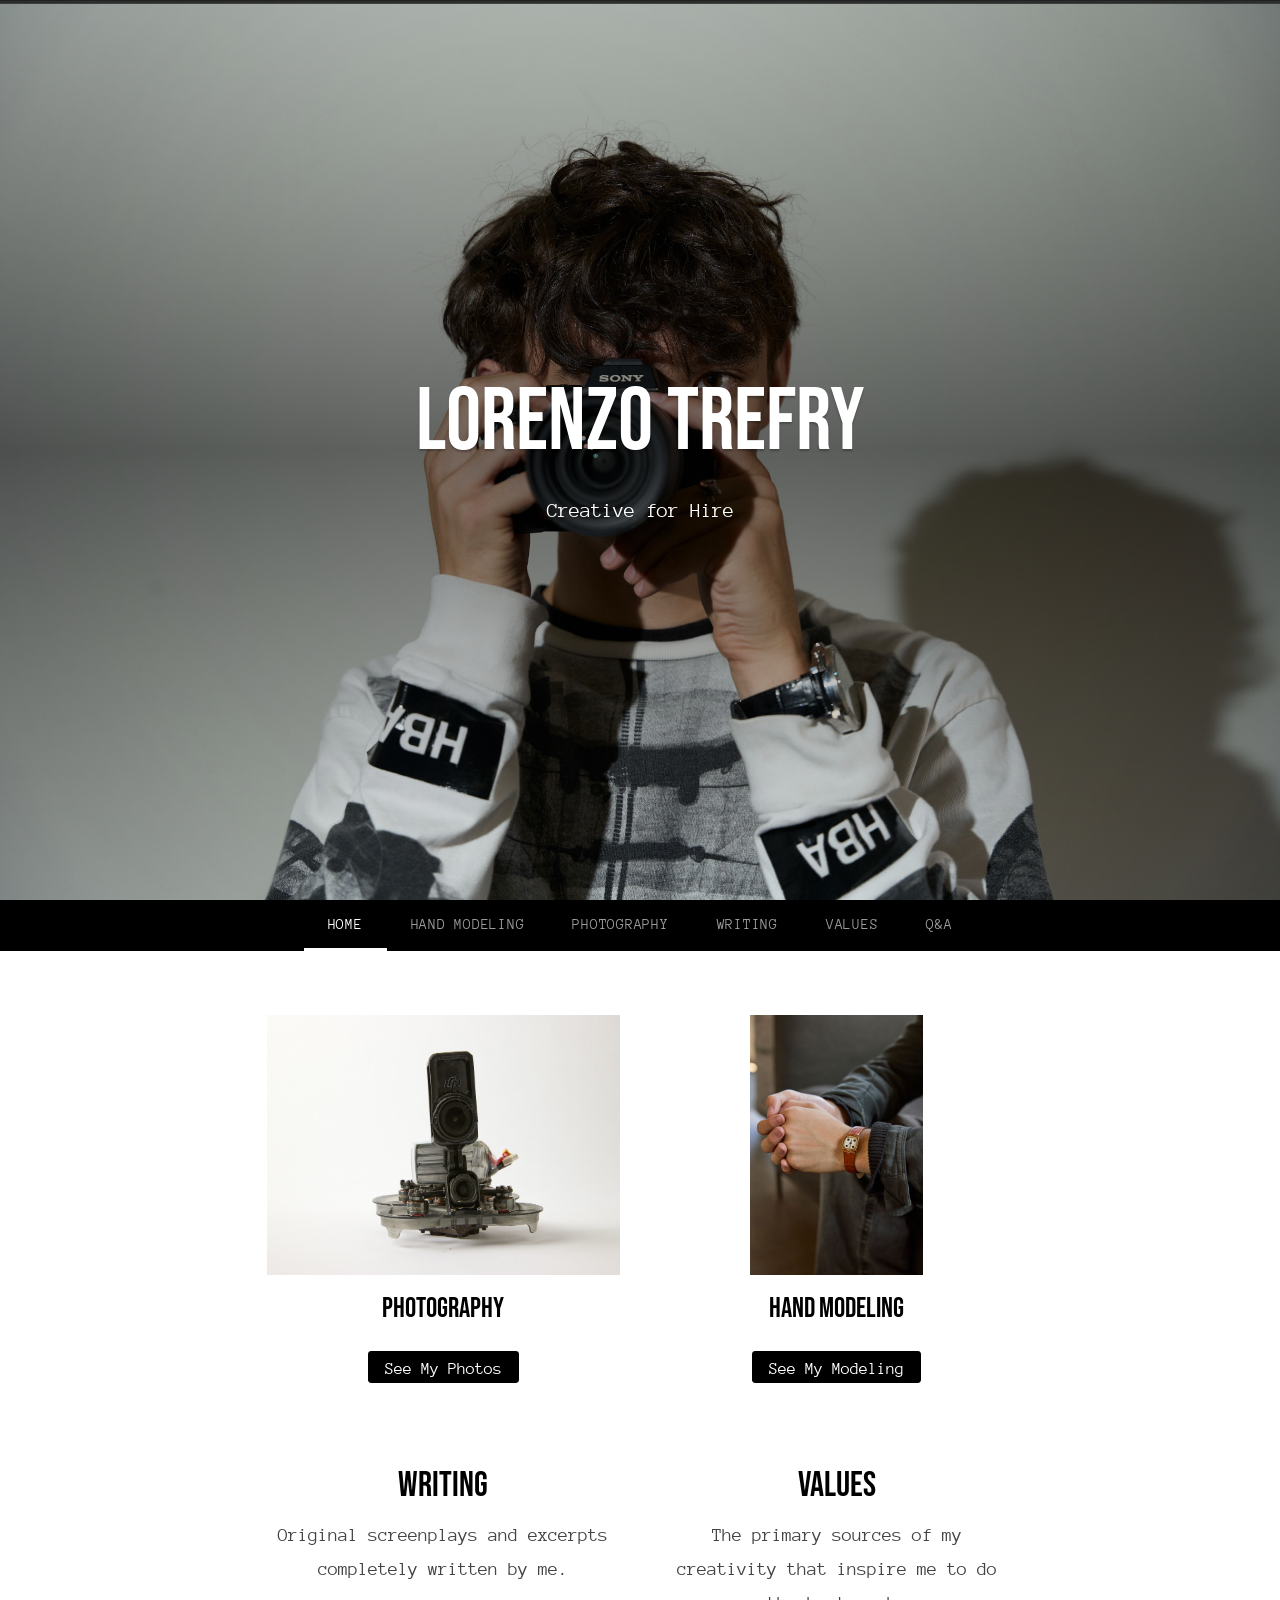
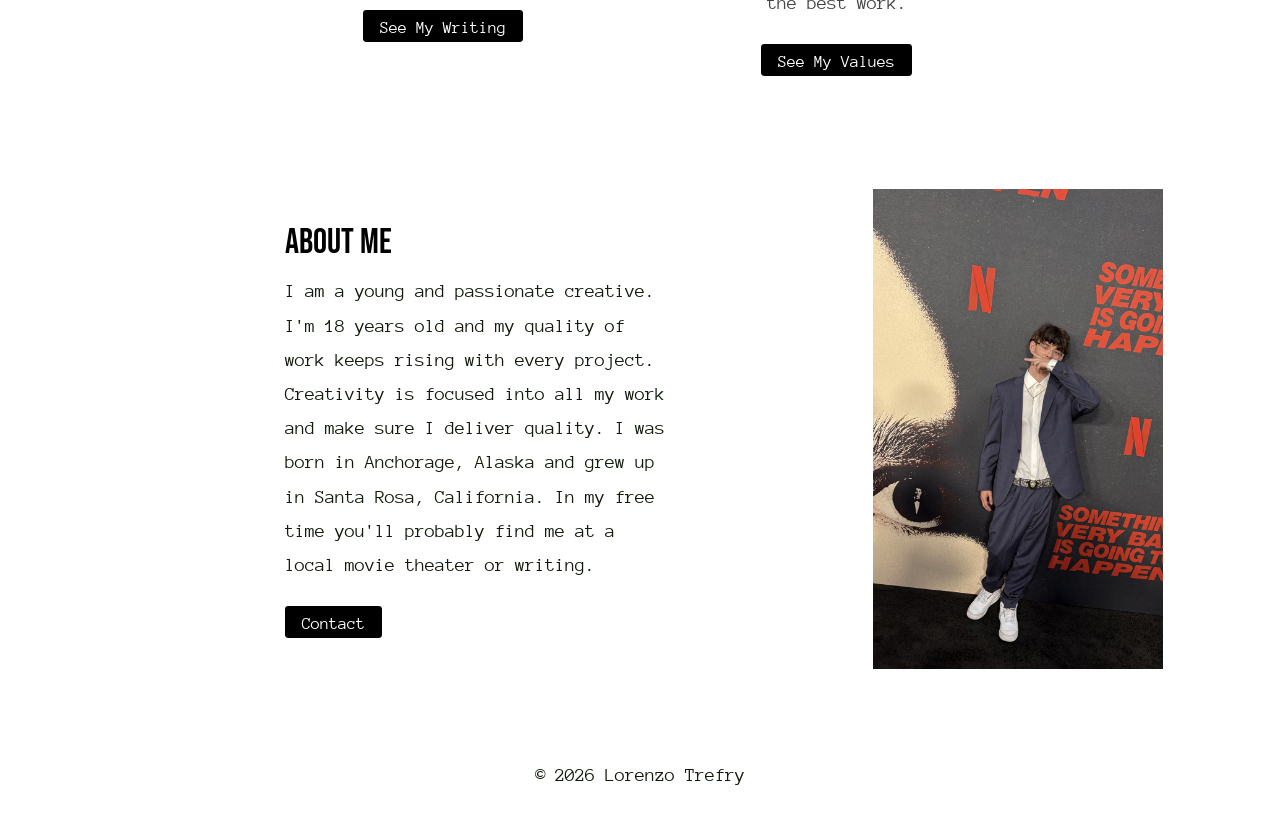
==== index.html @ 51b379c5 "Redesign home page with highlight links to Photography, Hand Modeling, Writing, and Values" ====
<!DOCTYPE html>
<html lang="en">
<head>
<meta charset="UTF-8">
<meta name="viewport" content="width=device-width, initial-scale=1">
<title>Lorenzo Trefry Portfolio</title>
<link rel="preconnect" href="https://fonts.googleapis.com">
<link rel="preconnect" href="https://fonts.gstatic.com" crossorigin>
<link href="https://fonts.googleapis.com/css2?family=Bebas+Neue&family=Anonymous+Pro:wght@400;700&display=swap" rel="stylesheet">
<link rel="stylesheet" href="style.css">
</head>
<body>

  <!-- Hero -->
  <header class="title-section">
    <img class="title-bg" src="hero-bg.jpg" alt="">
    <div class="title-header">
      <h1 class="title">Lorenzo Trefry</h1>
      <p class="subtitle">Creative for Hire</p>
    </div>
  </header>

  <nav class="site-nav">
    <a href="index.html" class="active">Home</a>
    <a href="hand-modeling.html">Hand Modeling</a>
    <a href="photography.html">Photography</a>
    <a href="writing.html">Writing</a>
    <a href="values.html">Values</a>
    <a href="qa.html">Q&amp;A</a>
  </nav>

  <main>
    <!-- Highlights -->
    <section class="home-highlights">
      <div class="home-highlight">
        <a href="photography.html" class="home-highlight-photo">
          <img src="whittier-3.jpg" alt="Whittier Aerials">
        </a>
        <span class="home-highlight-title">Photography</span>
        <a class="link-button" href="photography.html">See My Photos</a>
      </div>
      <div class="home-highlight">
        <a href="hand-modeling.html" class="home-highlight-photo">
          <img src="wrist-4.jpg" alt="On Wrist Modeling">
        </a>
        <span class="home-highlight-title">Hand Modeling</span>
        <a class="link-button" href="hand-modeling.html">See My Modeling</a>
      </div>
    </section>

    <!-- Home cards -->
    <section class="home-cards">
      <div class="home-card">
        <h3>Writing</h3>
        <p>Original screenplays and excerpts completely written by me.</p>
        <a class="link-button" href="writing.html">See My Writing</a>
      </div>
      <div class="home-card">
        <h3>Values</h3>
        <p>The primary sources of my creativity that inspire me to do the best work.</p>
        <a class="link-button" href="values.html">See My Values</a>
      </div>
    </section>

    <!-- About -->
    <section class="split-section image-on-right">
      <div class="split-image"><img src="about-bg.jpg" alt="Lorenzo Trefry"></div>
      <div class="content-container">
        <h3>About Me</h3>
        <p>I am a young and passionate creative. I'm 18 years old and my quality of work keeps rising with every project. Creativity is focused into all my work and make sure I deliver quality. I was born in Anchorage, Alaska and grew up in Santa Rosa, California. In my free time you'll probably find me at a local movie theater or writing.</p>
        <a class="link-button" href="mailto:trefrylorenzo@gmail.com">Contact</a>
      </div>
    </section>
  </main>

  <footer>
    <p>&copy; <span id="year"></span> Lorenzo Trefry</p>
  </footer>

  <script>
    document.getElementById('year').textContent = new Date().getFullYear();
  </script>
</body>
</html>
---- style.css ----
/* ---------------------------------------------------------
   Lorenzo Trefry Portfolio
   Fonts: Bebas Neue (display) + Anonymous Pro (body)
--------------------------------------------------------- */

:root {
  --dark: #484848;
  --text-dark: #111a0b;
  --link-blue: #529fc6;
  --link-blue-hover: #013854;
}

* { box-sizing: border-box; }

html, body {
  margin: 0;
  padding: 0;
  background: #fff;
  color: var(--text-dark);
}

body {
  font-family: 'Anonymous Pro', monospace;
}

img { max-width: 100%; display: block; }

/* ---------- Hero ---------- */

.title-section {
  position: relative;
  min-height: 100vh;
  background-color: var(--dark);
  display: flex;
  align-items: center;
  justify-content: center;
  text-align: center;
  padding: 64px 5%;
  overflow: hidden;
}

.title-bg {
  position: absolute;
  inset: 0;
  z-index: 0;
  width: 100%;
  height: 100%;
  object-fit: cover;
  object-position: 50% 50%;
}

.title-section::before {
  content: "";
  position: absolute;
  inset: 0;
  z-index: 1;
  background: linear-gradient(0deg,
    rgba(0,0,0,0) 0%,
    rgba(0,0,0,0.25) 25%,
    rgba(0,0,0,0.50) 50%,
    rgba(0,0,0,0.25) 75%,
    rgba(0,0,0,0) 100%);
}

.title-header {
  position: relative;
  z-index: 2;
  max-width: 700px;
}

.title {
  margin: 0;
  color: #fff;
  font-family: 'Bebas Neue', sans-serif;
  font-size: 88px;
  font-weight: normal;
  line-height: 1.2;
  text-shadow: 0 2px 2px rgba(0,0,0,0.25);
}

.subtitle {
  margin-top: 1rem;
  color: #fff;
  font-family: 'Anonymous Pro', monospace;
  font-size: 21px;
  font-weight: 300;
  line-height: 1.8;
  text-shadow: 0 2px 2px rgba(0,0,0,0.25);
}

@media (max-width: 767px) {
  .title-section { padding: 32px 5%; }
  .title { font-size: 47px; }
  .subtitle { font-size: 17px; }
}

/* ---------- Site nav ---------- */

.site-nav {
  display: flex;
  flex-wrap: wrap;
  justify-content: center;
  background: #000;
}

nav.site-nav a {
  padding: 16px 24px;
  font-family: 'Anonymous Pro', monospace;
  font-size: 15px;
  letter-spacing: 0.05em;
  text-transform: uppercase;
  color: #999;
  text-decoration: none;
  border-bottom: 3px solid transparent;
  transition: color .15s ease, border-color .15s ease;
}

nav.site-nav a:hover {
  color: #fff;
}

nav.site-nav a.active {
  color: #fff;
  border-bottom-color: #fff;
}

@media (max-width: 767px) {
  nav.site-nav a { padding: 12px 14px; font-size: 13px; }
}

/* ---------- Placeholder pages ---------- */

.placeholder-section {
  display: flex;
  align-items: center;
  justify-content: center;
  min-height: 45vh;
  text-align: center;
}

.placeholder-section p {
  margin-top: 0.75em;
  color: #888;
}

/* ---------- Writing list ---------- */

.writing-list {
  padding: 2.5rem 0 4rem;
}

.writing-list .content-container {
  max-width: 640px;
}

.writing-item {
  padding: 2rem 0;
  border-bottom: 1px solid #eee;
}

.writing-item:first-child {
  padding-top: 0;
}

.writing-item:first-child h3 {
  margin-top: 0;
}

.writing-item:last-child {
  border-bottom: none;
}

.writing-item p {
  margin-top: 0.5em;
  color: #444;
}

.writing-item .link-button {
  margin-top: 1.25rem;
}

.writing-more {
  margin-top: 0.75rem;
}

.writing-more summary {
  cursor: pointer;
  font-family: 'Anonymous Pro', monospace;
  font-size: 15px;
  color: #b8901f;
  text-decoration: underline;
  list-style: none;
}

.writing-more summary::-webkit-details-marker {
  display: none;
}

.writing-more summary:hover {
  color: #8a6c17;
}

.writing-more[open] summary {
  margin-bottom: 0.5rem;
}

.writing-more p {
  margin-top: 0;
  color: #444;
}

/* ---------- Values tabs ---------- */

.values-section {
  padding: 1rem 0 4rem;
}

.values-section .content-container {
  max-width: 720px;
}

.values-tabs {
  display: flex;
  flex-wrap: wrap;
  justify-content: center;
  gap: 0.5rem 1.5rem;
  border-bottom: 1px solid #eee;
  padding-bottom: 1.5rem;
}

.values-tab {
  background: none;
  border: none;
  padding: 0.4rem 0;
  border-bottom: 2px solid transparent;
  font-family: 'Anonymous Pro', monospace;
  font-size: 15px;
  letter-spacing: 0.03em;
  text-transform: uppercase;
  color: #999;
  cursor: pointer;
  transition: color .15s ease, border-color .15s ease;
}

.values-tab:hover {
  color: #000;
}

.values-tab.active {
  color: #000;
  border-bottom-color: #000;
}

.values-caption {
  margin-top: 1.5rem;
  text-align: center;
  color: #666;
  font-size: 16px;
}

.values-panels {
  margin-top: 2rem;
}

.values-panel {
  display: none;
}

.values-panel.active {
  display: block;
}

/* ---------- Q&A form ---------- */

.qa-section {
  padding: 4rem 0;
  min-height: 60vh;
}

.text-center h3 {
  text-align: center;
}

/* ---------- Public FAQ list ---------- */

.faq-list {
  max-width: 640px;
  margin: 2.5rem auto 0;
}

.faq-empty {
  text-align: center;
  color: #888;
}

.faq-item {
  padding: 1.25rem 0;
  border-bottom: 1px solid #eee;
}

.faq-item:first-child {
  border-top: 1px solid #eee;
}

.faq-question {
  font-family: 'Anonymous Pro', monospace;
  font-weight: 700;
  color: var(--text-dark);
}

.faq-answer {
  margin-top: 0.5em;
  color: #444;
}

/* ---------- Ask a question ---------- */

.qa-ask {
  max-width: 640px;
  margin: 3.5rem auto 0;
  padding-top: 2.5rem;
  border-top: 1px solid #eee;
}

.qa-ask p {
  margin-top: 0.5em;
  color: #666;
}

.qa-form {
  margin: 2rem auto 0;
  max-width: 480px;
  text-align: left;
  display: flex;
  flex-direction: column;
  gap: 0.5rem;
}

.qa-honeypot {
  display: none;
}

.qa-form label {
  font-family: 'Anonymous Pro', monospace;
  font-size: 14px;
  color: #666;
  margin-top: 1rem;
}

.qa-optional {
  color: #999;
}

.qa-form input[type="text"],
.qa-form textarea {
  font-family: 'Anonymous Pro', monospace;
  font-size: 16px;
  color: var(--text-dark);
  border: 1px solid #ccc;
  border-radius: 4px;
  padding: 10px 12px;
  resize: vertical;
}

.qa-form input[type="text"]:focus,
.qa-form textarea:focus {
  outline: none;
  border-color: #000;
}

.qa-disclosure {
  margin-top: 0.75rem;
  font-size: 13px;
  color: #888;
}

.qa-submit {
  align-self: center;
  margin-top: 1.5rem;
  border: none;
  cursor: pointer;
  font-size: 17px;
}

.qa-submit:disabled {
  opacity: 0.6;
  cursor: default;
}

.qa-status {
  margin-top: 1rem;
  min-height: 1.2em;
  text-align: center;
  font-size: 15px;
}

.qa-status.success {
  color: #1a7a3c;
}

.qa-status.error {
  color: #b3261e;
}

/* ---------- Shared content container ---------- */

.content-container {
  max-width: 60%;
  margin: 0 auto;
  padding-top: 2.5rem;
  padding-bottom: 2.5rem;
}

.single-column .content-container,
.photo-grid-section .content-container {
  max-width: 60%;
}

.text-center {
  text-align: center;
}

.text-center h2 {
  text-align: center;
}


h2 {
  font-family: 'Bebas Neue', sans-serif;
  font-size: 58px;
  font-weight: bold;
  line-height: 1.2;
  color: #000;
  margin: 0 0 0.25em;
  text-align: left;
}

h3 {
  font-family: 'Bebas Neue', sans-serif;
  font-size: 35px;
  font-weight: normal;
  line-height: 1.3;
  color: #000;
  margin: 1.5em 0 0.25em;
  text-align: left;
}

.content-container > h3:first-child {
  margin-top: 0;
}

p {
  font-family: 'Anonymous Pro', monospace;
  font-size: 19px;
  line-height: 1.8;
  color: var(--text-dark);
  margin: 0;
}

@media (max-width: 767px) {
  .content-container,
  .single-column .content-container,
  .photo-grid-section .content-container,
  .single-column.full-image .content-container {
    max-width: 90%;
  }
  h2 { font-size: 35px; }
  h3 { font-size: 26px; }
  p { font-size: 17px; }
}

/* ---------- Photo grid ---------- */

.photo-grid-section {
  padding-bottom: 2.5rem;
}

.photo-grid-section .content-container {
  padding-top: 0;
}

.photo-grid {
  margin: 0;
  padding: 0;
}

.photo-group {
  display: flex;
  align-items: center;
  justify-content: center;
  flex-wrap: wrap;
  gap: 12px;
  height: 320px;
  margin-bottom: 12px;
}

.photo-group-small {
  height: 190px;
}

.photo-tile {
  height: 100%;
}

.photo-tile img {
  height: 100%;
  width: auto;
  max-width: 100%;
}

@media (max-width: 767px) {
  .photo-group { height: 200px; }
  .photo-group-small { height: 120px; }
}

.photo-row {
  display: flex;
  align-items: center;
  justify-content: center;
  flex-wrap: wrap;
  gap: 10px;
  height: 110px;
}

.photo-row .photo-tile img {
  height: 100%;
  width: auto;
  max-width: 100%;
}

.content-container.wide {
  max-width: 1100px;
}

@media (max-width: 767px) {
  .photo-row { height: 75px; }
}

figcaption {
  margin-top: 0.5em;
  font-family: 'Anonymous Pro', monospace;
  font-size: 15px;
  line-height: 1.9;
  text-align: center;
  color: var(--text-dark);
}

/* ---------- Home highlights ---------- */

.home-highlights {
  display: flex;
  flex-wrap: wrap;
  align-items: flex-start;
  justify-content: center;
  gap: 40px;
  max-width: 900px;
  margin: 0 auto;
  padding: 4rem 6% 3rem;
}

.home-highlight {
  display: flex;
  flex-direction: column;
  align-items: center;
  text-align: center;
  flex: 1 1 320px;
  max-width: 400px;
}

.home-highlight-photo {
  display: block;
  text-decoration: none;
  transition: opacity .15s ease;
}

.home-highlight-photo:hover {
  opacity: 0.85;
}

.home-highlight img {
  height: 260px;
  width: auto;
  max-width: 100%;
}

.home-highlight-title {
  display: block;
  margin-top: 1rem;
  font-family: 'Bebas Neue', sans-serif;
  font-size: 28px;
  line-height: 1.3;
  text-align: center;
  color: #000;
}

@media (max-width: 767px) {
  .home-highlights { padding: 2.5rem 5% 1.5rem; gap: 2.5rem; }
  .home-highlight img { height: 220px; }
}

.home-cards {
  display: flex;
  flex-wrap: wrap;
  justify-content: center;
  gap: 40px;
  max-width: 900px;
  margin: 0 auto;
  padding: 2rem 6% 3.5rem;
}

.home-card {
  flex: 1 1 320px;
  max-width: 400px;
  text-align: center;
}

.home-card h3 {
  text-align: center;
  margin-top: 0;
}

.home-card p {
  color: #444;
}

@media (max-width: 767px) {
  .home-cards { padding: 1.5rem 5% 2.5rem; gap: 2.5rem; }
}

/* ---------- Split (image + text) sections ---------- */

.split-section {
  display: flex;
  flex-wrap: wrap;
  align-items: center;
  justify-content: center;
  gap: 40px;
  max-width: 1200px;
  margin: 3rem auto;
  padding: 0 6%;
}

.split-section.image-on-right {
  flex-direction: row-reverse;
}

.split-image {
  flex: 0 1 auto;
  min-width: 0;
  height: 480px;
  background: transparent;
  display: flex;
  align-items: center;
  justify-content: center;
  overflow: hidden;
}

.split-image img {
  height: 100%;
  width: auto;
  max-width: 100%;
}

.split-image.two-up {
  flex: 0 1 auto;
  min-width: 0;
  height: 190px;
  max-height: none;
  background: transparent;
  overflow: visible;
  gap: 12px;
}

.split-image.two-up img {
  flex: 0 0 auto;
  height: 100%;
  width: auto;
  max-width: none;
}

.split-section .content-container {
  flex: 1 1 40%;
  max-width: 460px;
  padding: 2.5rem;
  margin: 0 auto;
}

.split-section.compact {
  gap: 8px;
  padding: 0 5%;
}

.split-section.compact .content-container {
  flex: 0 1 300px;
  max-width: 300px;
  padding: 1.5rem 0.5rem;
}

@media (max-width: 767px) {
  .split-section,
  .split-section.image-on-right {
    flex-direction: column;
  }
  .split-image { height: 320px; width: 100%; }
  .split-image.two-up {
    height: 180px;
    width: auto;
    max-width: 100%;
    justify-content: center;
  }
  .split-section .content-container {
    max-width: 90%;
  }
}

/* ---------- Buttons & links ---------- */

.link-button {
  display: inline-block;
  margin-top: 1.5rem;
  padding: 9px 17px 5px;
  border-radius: 0.2em;
  background: #000;
  color: #fff;
  font-family: 'Anonymous Pro', monospace;
  font-size: 17px;
  text-decoration: none;
  text-align: center;
  transition: color .15s linear, background-color .15s ease-in-out;
}

.link-button:hover {
  background: #262626;
}

a:not(.link-button) {
  color: var(--link-blue);
  text-decoration: underline;
  transition: color .15s linear;
}

a:not(.link-button):hover {
  color: var(--link-blue-hover);
}

/* ---------- Footer ---------- */

footer {
  text-align: center;
  padding: 2rem 5%;
  font-family: 'Anonymous Pro', monospace;
  font-size: 14px;
  color: #666;
}
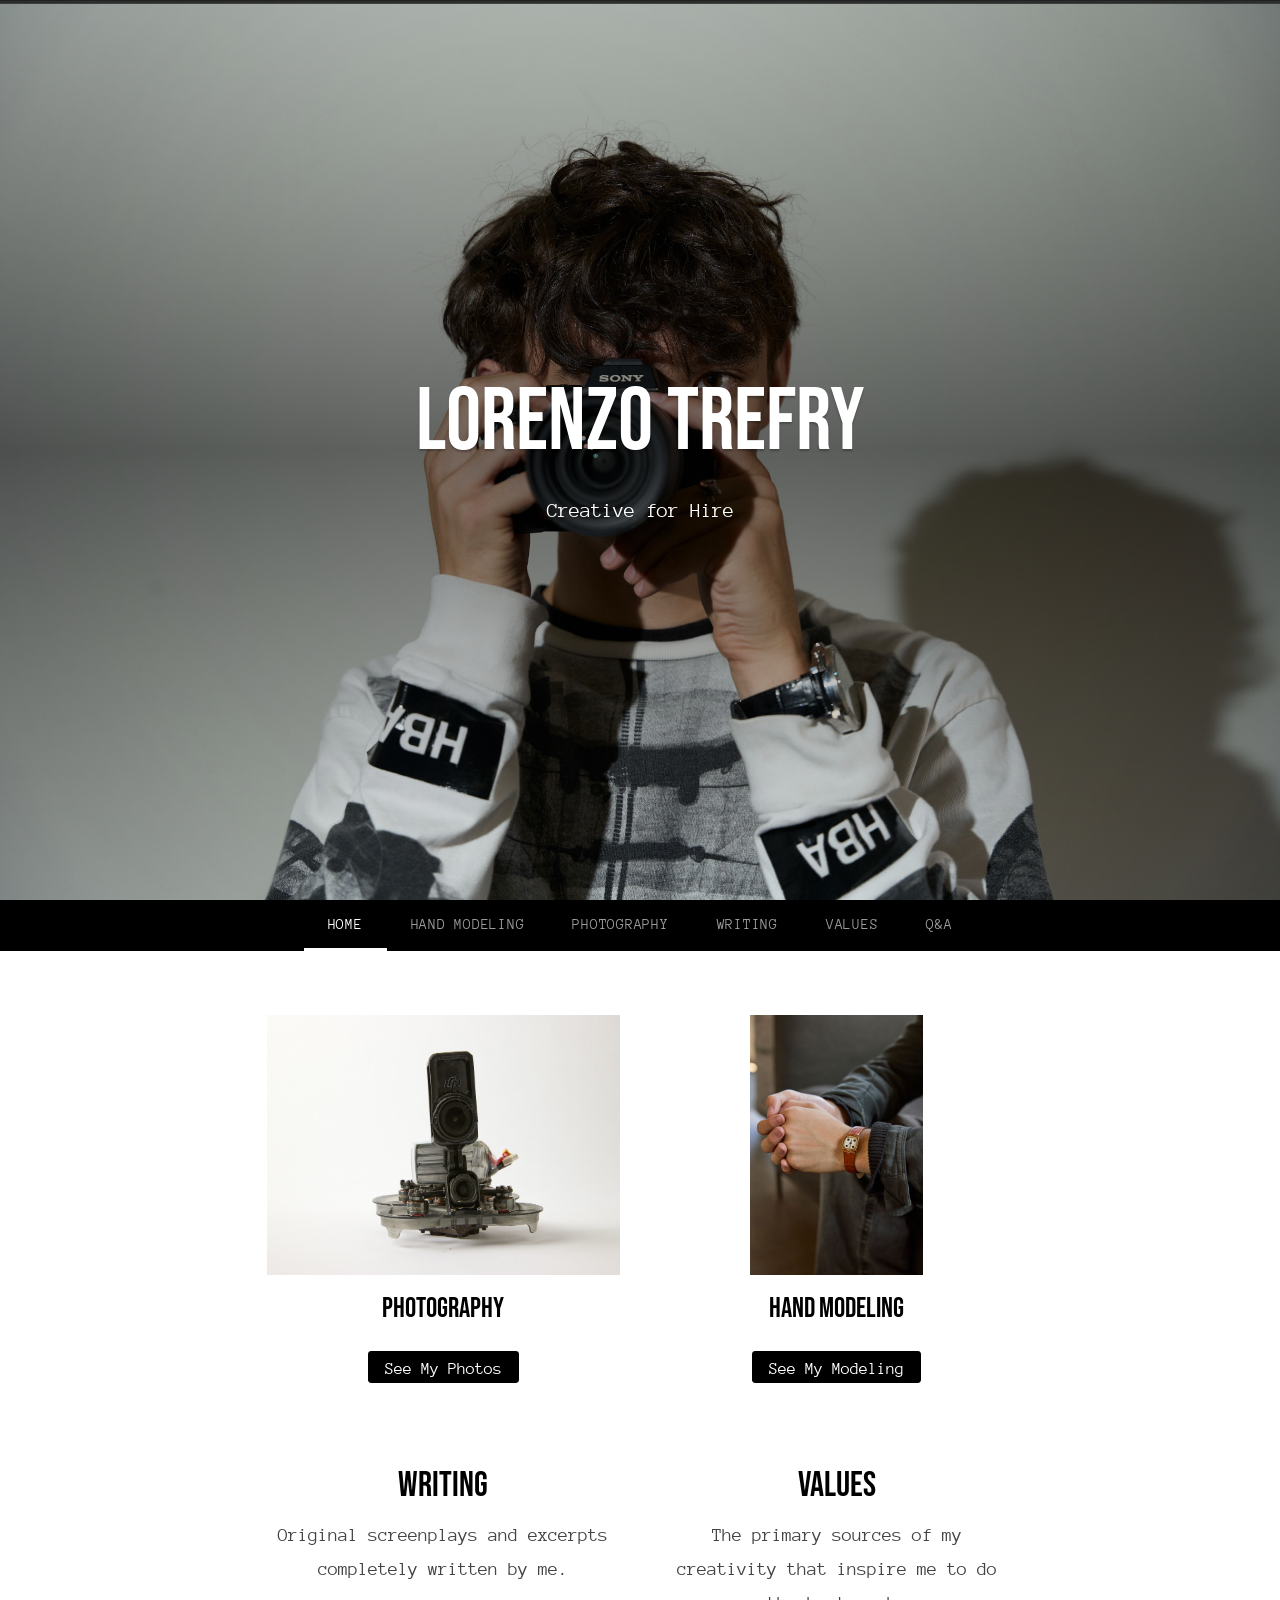
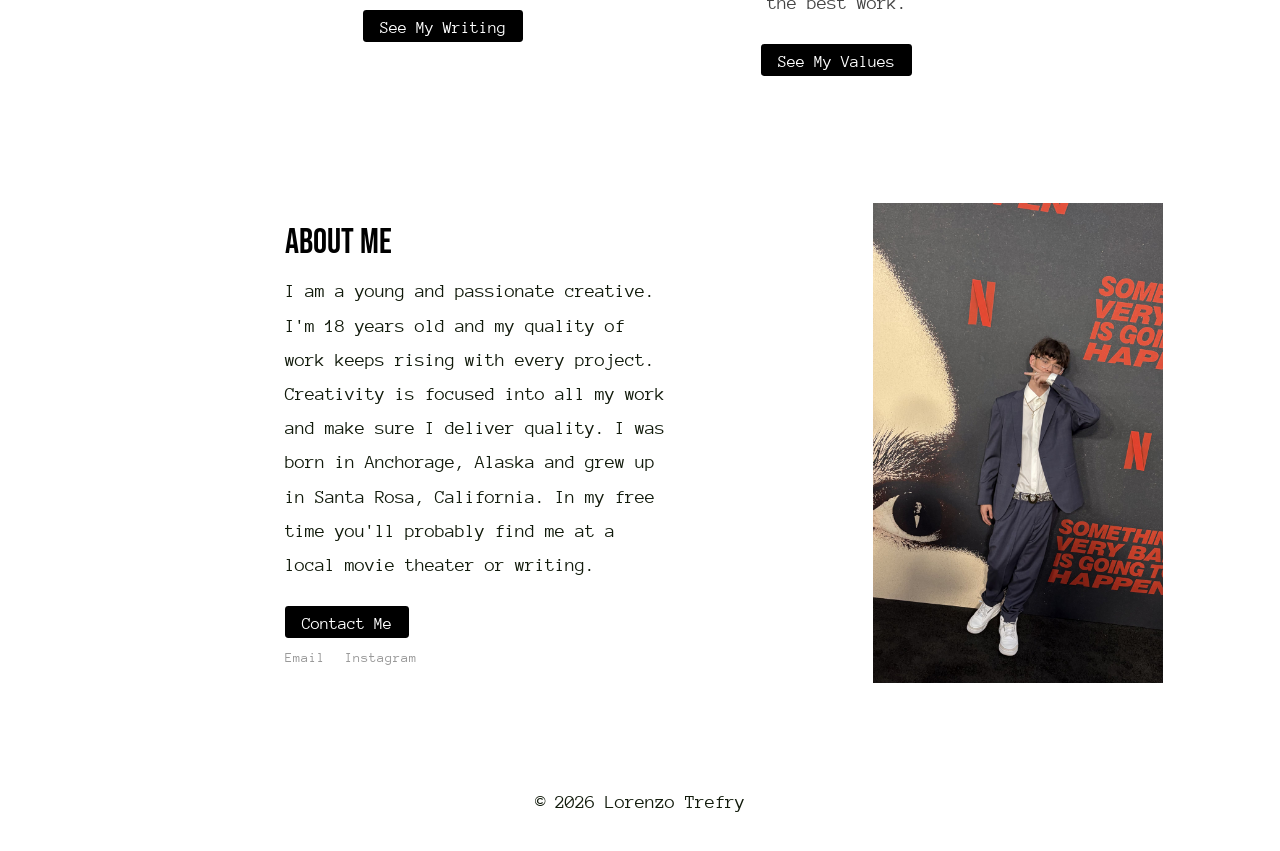
==== commit 7b9fd5b1: "Add Contact Me email/Instagram links, align home page highlights" ====
--- a/index.html
+++ b/index.html
@@ -68,7 +68,11 @@
       <div class="content-container">
         <h3>About Me</h3>
         <p>I am a young and passionate creative. I'm 18 years old and my quality of work keeps rising with every project. Creativity is focused into all my work and make sure I deliver quality. I was born in Anchorage, Alaska and grew up in Santa Rosa, California. In my free time you'll probably find me at a local movie theater or writing.</p>
-        <a class="link-button" href="mailto:trefrylorenzo@gmail.com">Contact</a>
+        <a class="link-button" href="mailto:trefrylorenzo@gmail.com">Contact Me</a>
+        <div class="social-links">
+          <a href="mailto:trefrylorenzo@gmail.com">Email</a>
+          <a href="https://www.instagram.com/itzz.zo_/" target="_blank" rel="noopener">Instagram</a>
+        </div>
       </div>
     </section>
   </main>
--- a/style.css
+++ b/style.css
@@ -743,6 +743,27 @@
   color: var(--link-blue-hover);
 }
 
+/* ---------- Social links ---------- */
+
+.social-links {
+  display: flex;
+  flex-wrap: wrap;
+  gap: 1.25rem;
+  margin-top: 0.75rem;
+}
+
+.social-links a {
+  font-family: 'Anonymous Pro', monospace;
+  font-size: 14px;
+  color: #999;
+  text-decoration: none;
+}
+
+.social-links a:hover {
+  color: #666;
+  text-decoration: underline;
+}
+
 /* ---------- Footer ---------- */
 
 footer {
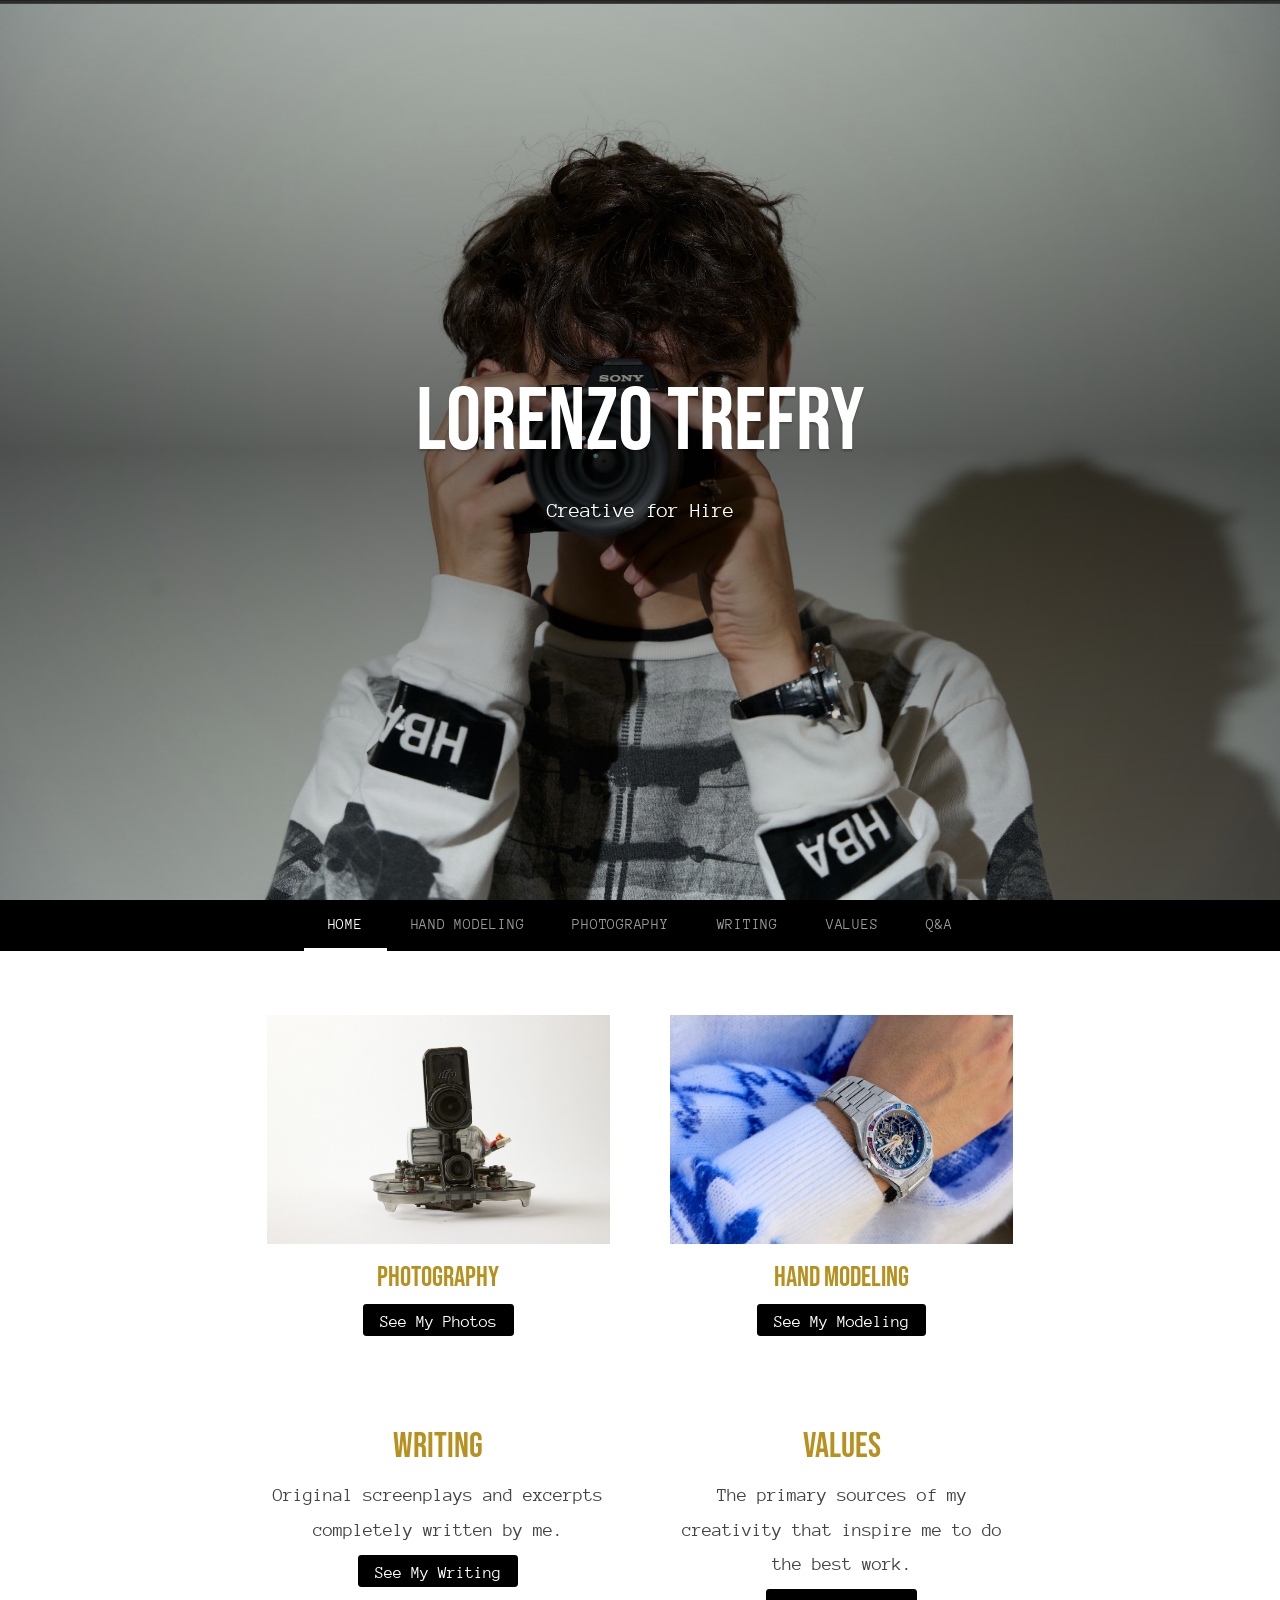
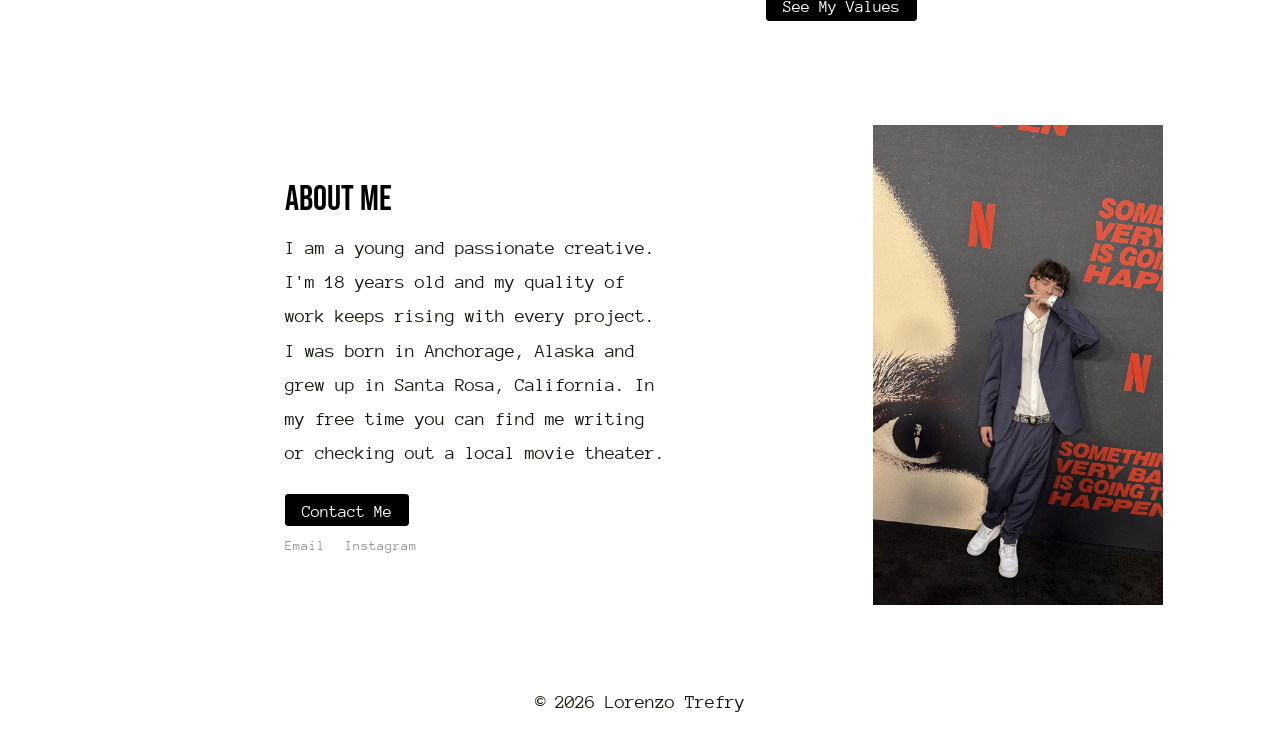
==== commit c177e4a7: "Swap home Hand Modeling photo, match tile sizes, gold titles, tighter spacing Replace home page hand" ====
--- a/index.html
+++ b/index.html
@@ -41,7 +41,7 @@
       </div>
       <div class="home-highlight">
         <a href="hand-modeling.html" class="home-highlight-photo">
-          <img src="wrist-4.jpg" alt="On Wrist Modeling">
+          <img src="wrist-5.jpg" alt="On Wrist Modeling">
         </a>
         <span class="home-highlight-title">Hand Modeling</span>
         <a class="link-button" href="hand-modeling.html">See My Modeling</a>
@@ -67,7 +67,7 @@
       <div class="split-image"><img src="about-bg.jpg" alt="Lorenzo Trefry"></div>
       <div class="content-container">
         <h3>About Me</h3>
-        <p>I am a young and passionate creative. I'm 18 years old and my quality of work keeps rising with every project. Creativity is focused into all my work and make sure I deliver quality. I was born in Anchorage, Alaska and grew up in Santa Rosa, California. In my free time you'll probably find me at a local movie theater or writing.</p>
+        <p>I am a young and passionate creative. I'm 18 years old and my quality of work keeps rising with every project. I was born in Anchorage, Alaska and grew up in Santa Rosa, California. In my free time you can find me writing or checking out a local movie theater.</p>
         <a class="link-button" href="mailto:trefrylorenzo@gmail.com">Contact Me</a>
         <div class="social-links">
           <a href="mailto:trefrylorenzo@gmail.com">Email</a>
--- a/style.css
+++ b/style.css
@@ -461,7 +461,9 @@
   .content-container,
   .single-column .content-container,
   .photo-grid-section .content-container,
-  .single-column.full-image .content-container {
+  .single-column.full-image .content-container,
+  .writing-list .content-container,
+  .values-section .content-container {
     max-width: 90%;
   }
   h2 { font-size: 35px; }
@@ -511,6 +513,21 @@
 @media (max-width: 767px) {
   .photo-group { height: 200px; }
   .photo-group-small { height: 120px; }
+
+  .photo-group-mobile-stack {
+    height: auto;
+    flex-direction: column;
+  }
+  .photo-group-mobile-stack .photo-tile {
+    height: auto;
+    width: 100%;
+  }
+  .photo-group-mobile-stack .photo-tile img {
+    height: auto;
+    width: auto;
+    max-width: 100%;
+    margin: 0 auto;
+  }
 }
 
 .photo-row {
@@ -552,7 +569,7 @@
   flex-wrap: wrap;
   align-items: flex-start;
   justify-content: center;
-  gap: 40px;
+  gap: 60px;
   max-width: 900px;
   margin: 0 auto;
   padding: 4rem 6% 3rem;
@@ -568,19 +585,24 @@
 }
 
 .home-highlight-photo {
+  position: relative;
   display: block;
+  width: 100%;
+  aspect-ratio: 3 / 2;
+  overflow: hidden;
   text-decoration: none;
-  transition: opacity .15s ease;
-}
-
-.home-highlight-photo:hover {
-  opacity: 0.85;
-}
-
-.home-highlight img {
-  height: 260px;
-  width: auto;
-  max-width: 100%;
+}
+
+.home-highlight-photo img {
+  width: 100%;
+  height: 100%;
+  object-fit: cover;
+  object-position: center;
+  transition: transform .15s ease;
+}
+
+.home-highlight-photo:hover img {
+  transform: scale(1.03);
 }
 
 .home-highlight-title {
@@ -590,22 +612,25 @@
   font-size: 28px;
   line-height: 1.3;
   text-align: center;
-  color: #000;
+  color: #b8901f;
+}
+
+.home-highlight .link-button {
+  margin-top: 0.5rem;
 }
 
 @media (max-width: 767px) {
-  .home-highlights { padding: 2.5rem 5% 1.5rem; gap: 2.5rem; }
-  .home-highlight img { height: 220px; }
+  .home-highlights { padding: 2.5rem 5% 1.5rem; gap: 3.5rem; }
 }
 
 .home-cards {
   display: flex;
   flex-wrap: wrap;
   justify-content: center;
-  gap: 40px;
+  gap: 60px;
   max-width: 900px;
   margin: 0 auto;
-  padding: 2rem 6% 3.5rem;
+  padding: 2.5rem 6% 3.5rem;
 }
 
 .home-card {
@@ -617,14 +642,19 @@
 .home-card h3 {
   text-align: center;
   margin-top: 0;
+  color: #b8901f;
 }
 
 .home-card p {
   color: #444;
 }
 
+.home-card .link-button {
+  margin-top: 0.5rem;
+}
+
 @media (max-width: 767px) {
-  .home-cards { padding: 1.5rem 5% 2.5rem; gap: 2.5rem; }
+  .home-cards { padding: 1.5rem 5% 2.5rem; gap: 3.5rem; }
 }
 
 /* ---------- Split (image + text) sections ---------- */
@@ -703,10 +733,17 @@
   }
   .split-image { height: 320px; width: 100%; }
   .split-image.two-up {
-    height: 180px;
+    flex-direction: column;
+    height: auto;
+    width: 100%;
+    max-width: 100%;
+    justify-content: center;
+  }
+  .split-image.two-up img {
+    height: auto;
     width: auto;
     max-width: 100%;
-    justify-content: center;
+    margin: 0 auto;
   }
   .split-section .content-container {
     max-width: 90%;
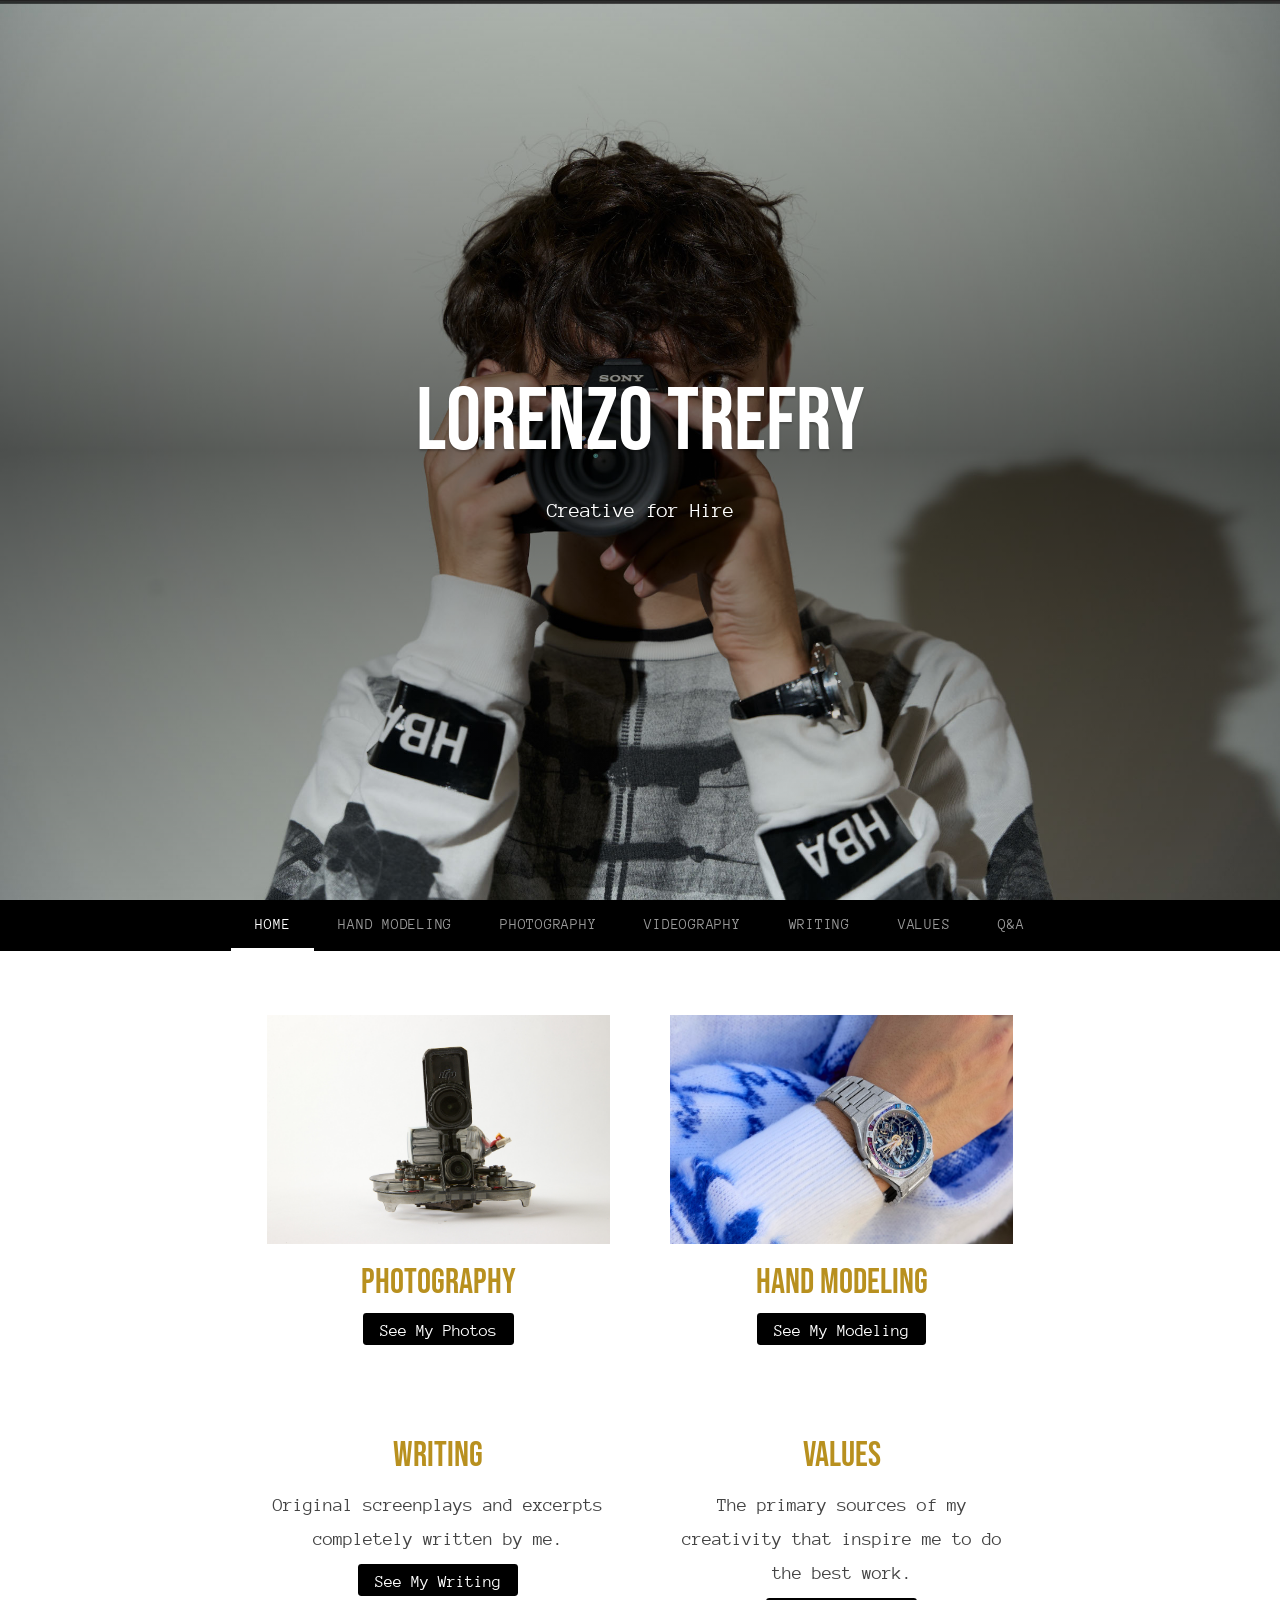
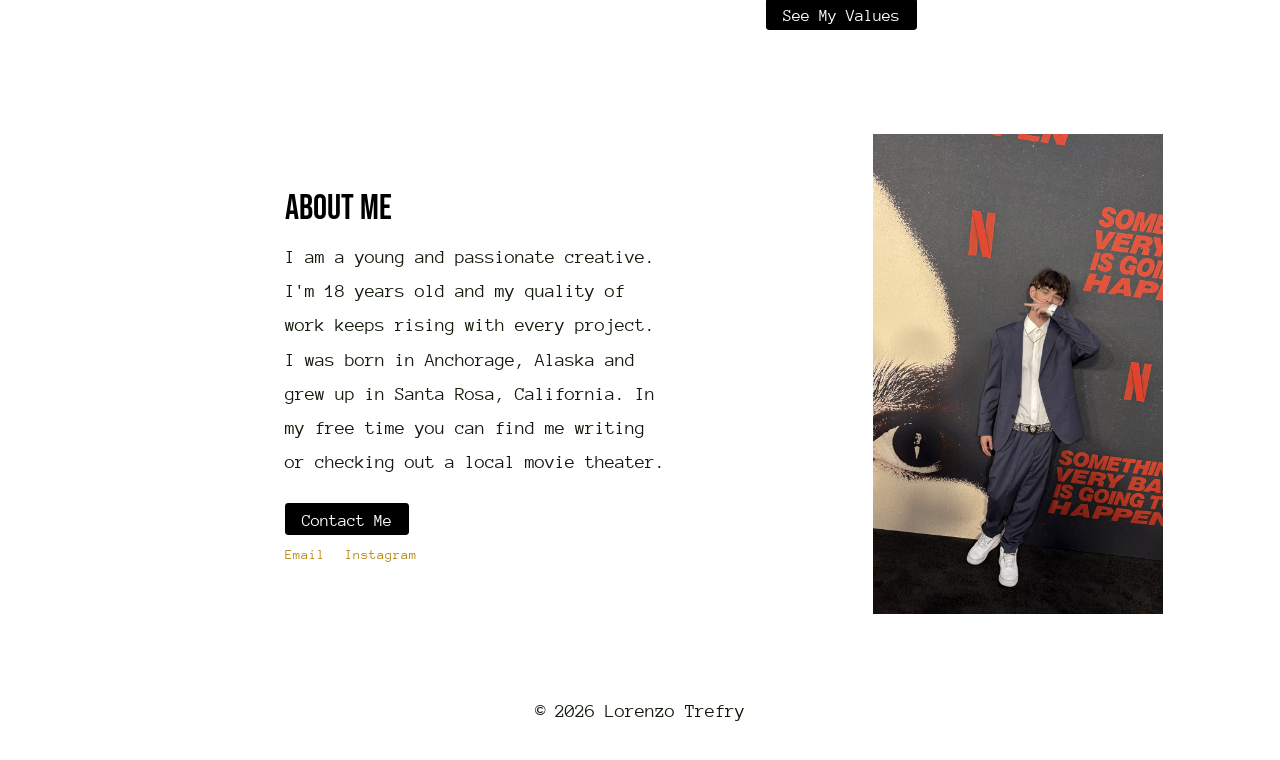
==== commit b0c88386: "Add Videography page with Small Green Door reel showcase Co-Authored-By: Claude Sonnet 5 <noreply@an" ====
--- a/index.html
+++ b/index.html
@@ -24,6 +24,7 @@
     <a href="index.html" class="active">Home</a>
     <a href="hand-modeling.html">Hand Modeling</a>
     <a href="photography.html">Photography</a>
+    <a href="videography.html">Videography</a>
     <a href="writing.html">Writing</a>
     <a href="values.html">Values</a>
     <a href="qa.html">Q&amp;A</a>
--- a/style.css
+++ b/style.css
@@ -427,12 +427,18 @@
 
 h2 {
   font-family: 'Bebas Neue', sans-serif;
-  font-size: 58px;
-  font-weight: bold;
+  font-size: 48px;
+  font-weight: normal;
   line-height: 1.2;
   color: #000;
   margin: 0 0 0.25em;
   text-align: left;
+}
+
+h2.page-title {
+  color: #b8901f;
+  font-weight: bold;
+  font-size: 58px;
 }
 
 h3 {
@@ -463,10 +469,12 @@
   .photo-grid-section .content-container,
   .single-column.full-image .content-container,
   .writing-list .content-container,
-  .values-section .content-container {
-    max-width: 90%;
+  .values-section .content-container,
+  .content-container.wide {
+    max-width: calc(100% - 48px);
   }
-  h2 { font-size: 35px; }
+  h2 { font-size: 30px; }
+  h2.page-title { font-size: 35px; }
   h3 { font-size: 26px; }
   p { font-size: 17px; }
 }
@@ -508,6 +516,22 @@
   height: 100%;
   width: auto;
   max-width: 100%;
+}
+
+.photo-grid-section--stack .photo-group {
+  height: auto;
+  flex-direction: column;
+}
+
+.photo-grid-section--stack .photo-tile {
+  height: auto;
+  width: 100%;
+  max-width: 480px;
+}
+
+.photo-grid-section--stack .photo-tile img {
+  height: auto;
+  width: 100%;
 }
 
 @media (max-width: 767px) {
@@ -549,6 +573,66 @@
   max-width: 1100px;
 }
 
+/* ---------- Video grid ---------- */
+
+.video-grid-section {
+  padding-bottom: 2.5rem;
+}
+
+.video-grid {
+  display: flex;
+  flex-wrap: wrap;
+  justify-content: center;
+  gap: 16px;
+}
+
+.video-tile {
+  position: relative;
+  display: block;
+  width: 190px;
+  aspect-ratio: 3 / 4;
+  background: #111;
+  border-radius: 6px;
+  overflow: hidden;
+}
+
+.video-tile img {
+  width: 100%;
+  height: 100%;
+  object-fit: contain;
+  display: block;
+}
+
+.video-tile:hover {
+  opacity: 0.85;
+}
+
+.video-tile .play-icon {
+  position: absolute;
+  top: 50%;
+  left: 50%;
+  width: 54px;
+  height: 54px;
+  transform: translate(-50%, -50%);
+  border-radius: 50%;
+  background: rgba(255, 255, 255, 0.15);
+}
+
+.video-tile .play-icon::after {
+  content: "";
+  position: absolute;
+  top: 50%;
+  left: 54%;
+  transform: translate(-50%, -50%);
+  border-style: solid;
+  border-width: 11px 0 11px 18px;
+  border-color: transparent transparent transparent #b8901f;
+}
+
+@media (max-width: 767px) {
+  .video-tile { width: 42%; }
+}
+
 @media (max-width: 767px) {
   .photo-row { height: 75px; }
 }
@@ -609,7 +693,7 @@
   display: block;
   margin-top: 1rem;
   font-family: 'Bebas Neue', sans-serif;
-  font-size: 28px;
+  font-size: 35px;
   line-height: 1.3;
   text-align: center;
   color: #b8901f;
@@ -621,6 +705,7 @@
 
 @media (max-width: 767px) {
   .home-highlights { padding: 2.5rem 5% 1.5rem; gap: 3.5rem; }
+  .home-highlight-title { font-size: 26px; }
 }
 
 .home-cards {
@@ -792,12 +877,12 @@
 .social-links a {
   font-family: 'Anonymous Pro', monospace;
   font-size: 14px;
-  color: #999;
+  color: #b8901f;
   text-decoration: none;
 }
 
 .social-links a:hover {
-  color: #666;
+  color: #8a6c17;
   text-decoration: underline;
 }
 
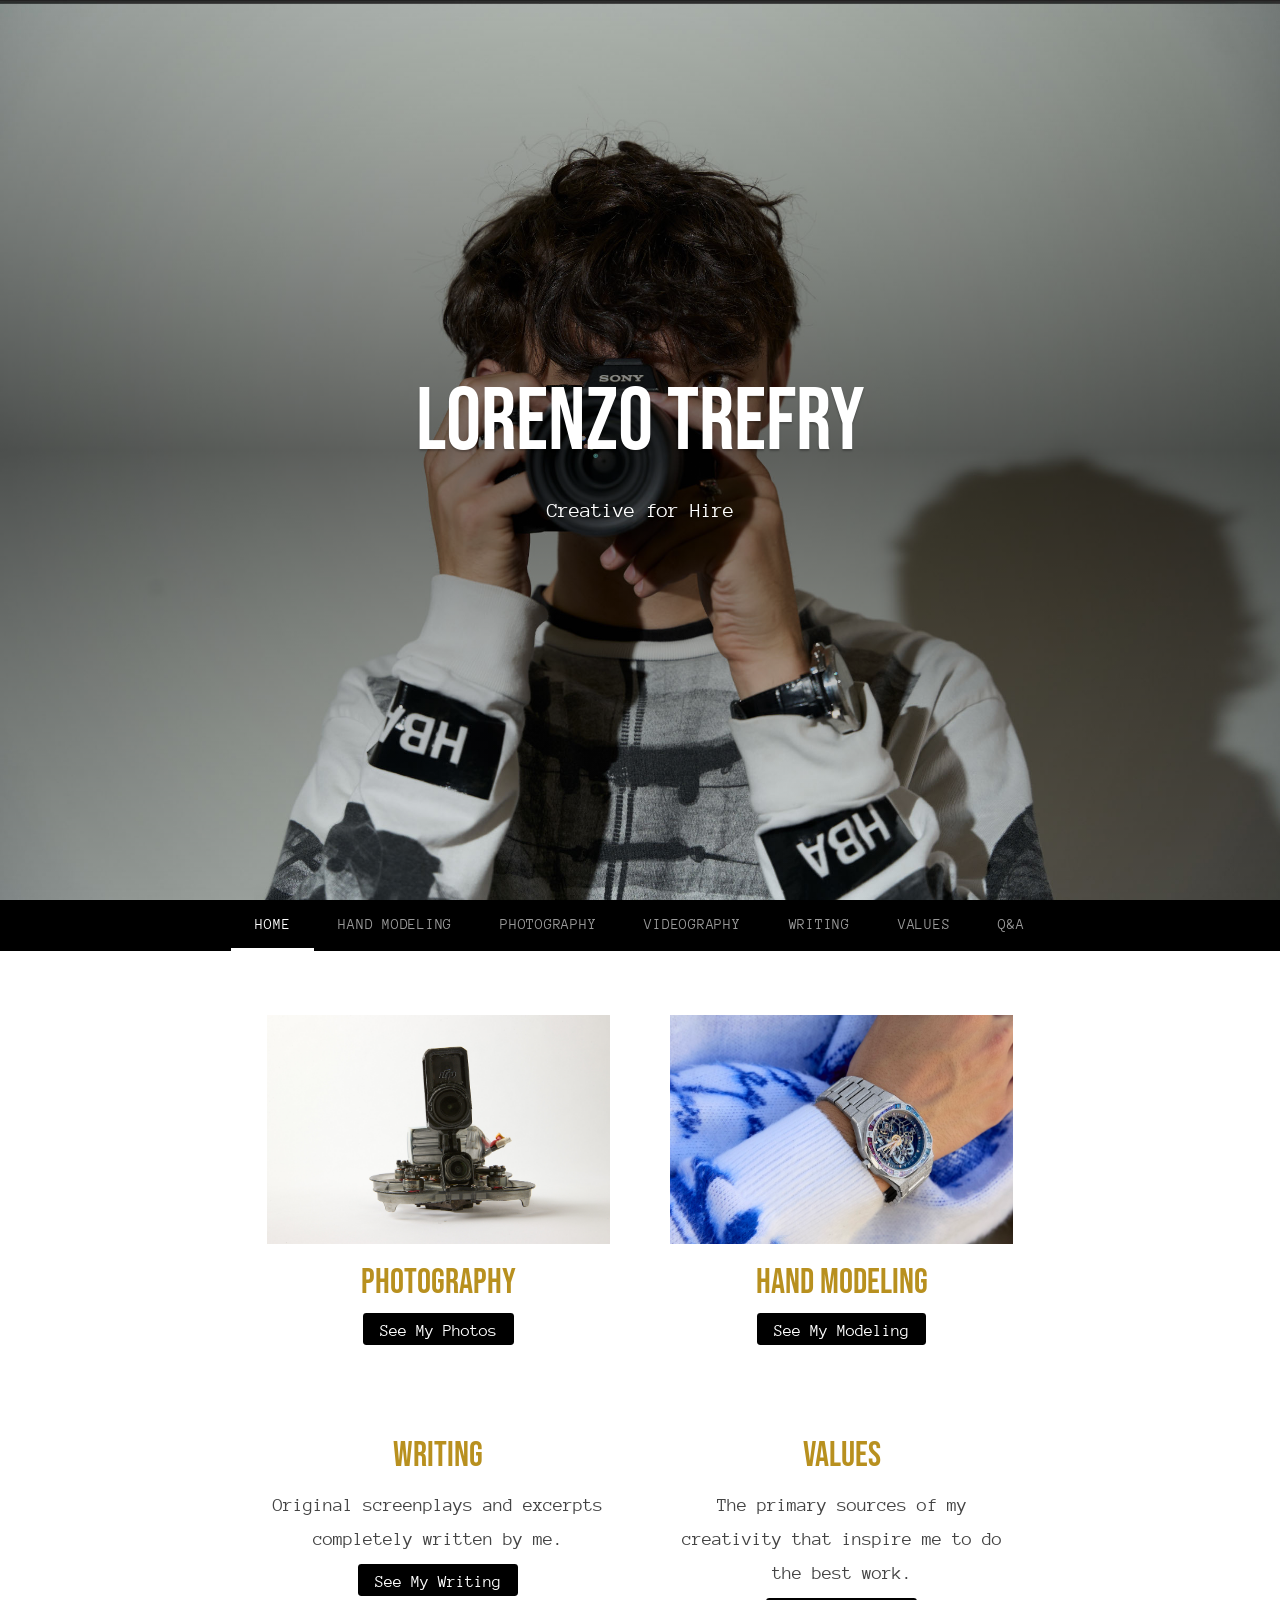
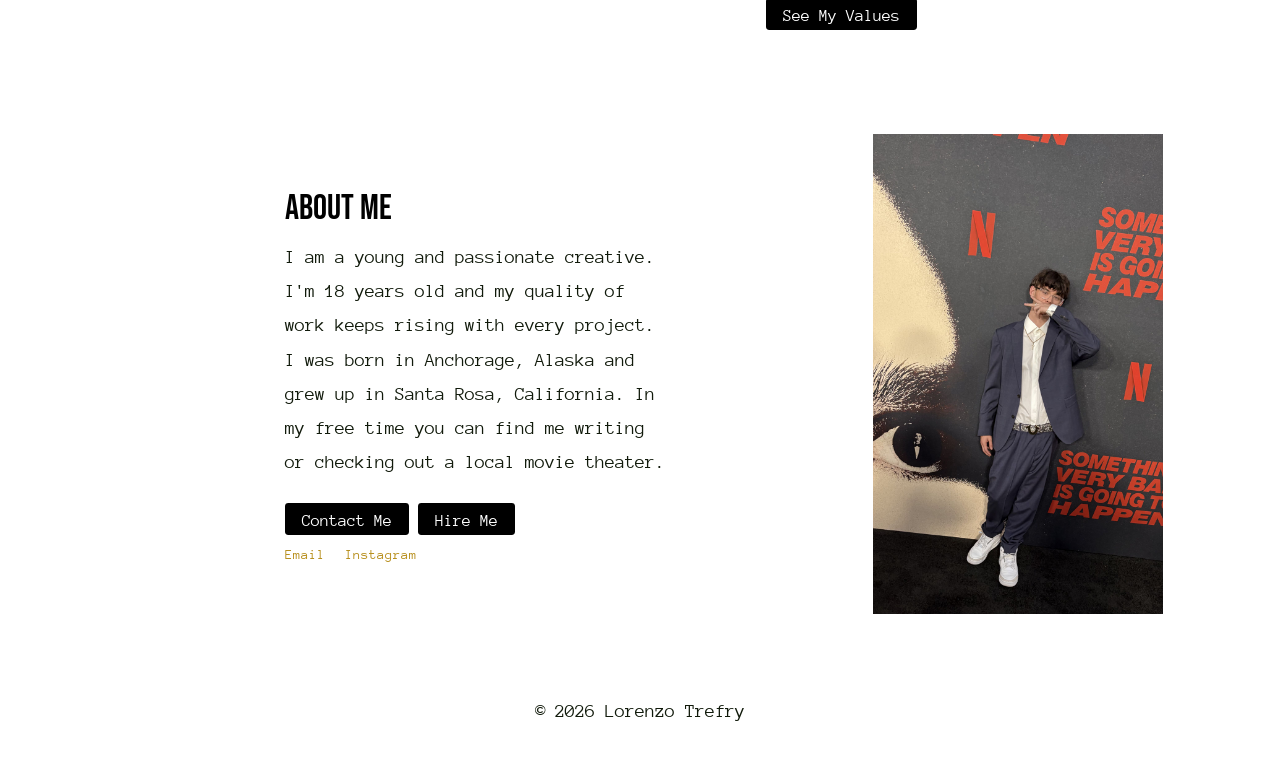
==== commit bf6bb74d: "Add Hire Me button next to Contact Me on homepage Co-Authored-By: Claude Sonnet 5 <noreply@anthropic" ====
--- a/index.html
+++ b/index.html
@@ -64,12 +64,13 @@
     </section>
 
     <!-- About -->
-    <section class="split-section image-on-right">
+    <section class="split-section image-on-right" id="about">
       <div class="split-image"><img src="about-bg.jpg" alt="Lorenzo Trefry"></div>
       <div class="content-container">
         <h3>About Me</h3>
         <p>I am a young and passionate creative. I'm 18 years old and my quality of work keeps rising with every project. I was born in Anchorage, Alaska and grew up in Santa Rosa, California. In my free time you can find me writing or checking out a local movie theater.</p>
         <a class="link-button" href="mailto:trefrylorenzo@gmail.com">Contact Me</a>
+        <a class="link-button" href="mailto:trefrylorenzo@gmail.com?subject=Hire%20Lorenzo">Hire Me</a>
         <div class="social-links">
           <a href="mailto:trefrylorenzo@gmail.com">Email</a>
           <a href="https://www.instagram.com/itzz.zo_/" target="_blank" rel="noopener">Instagram</a>
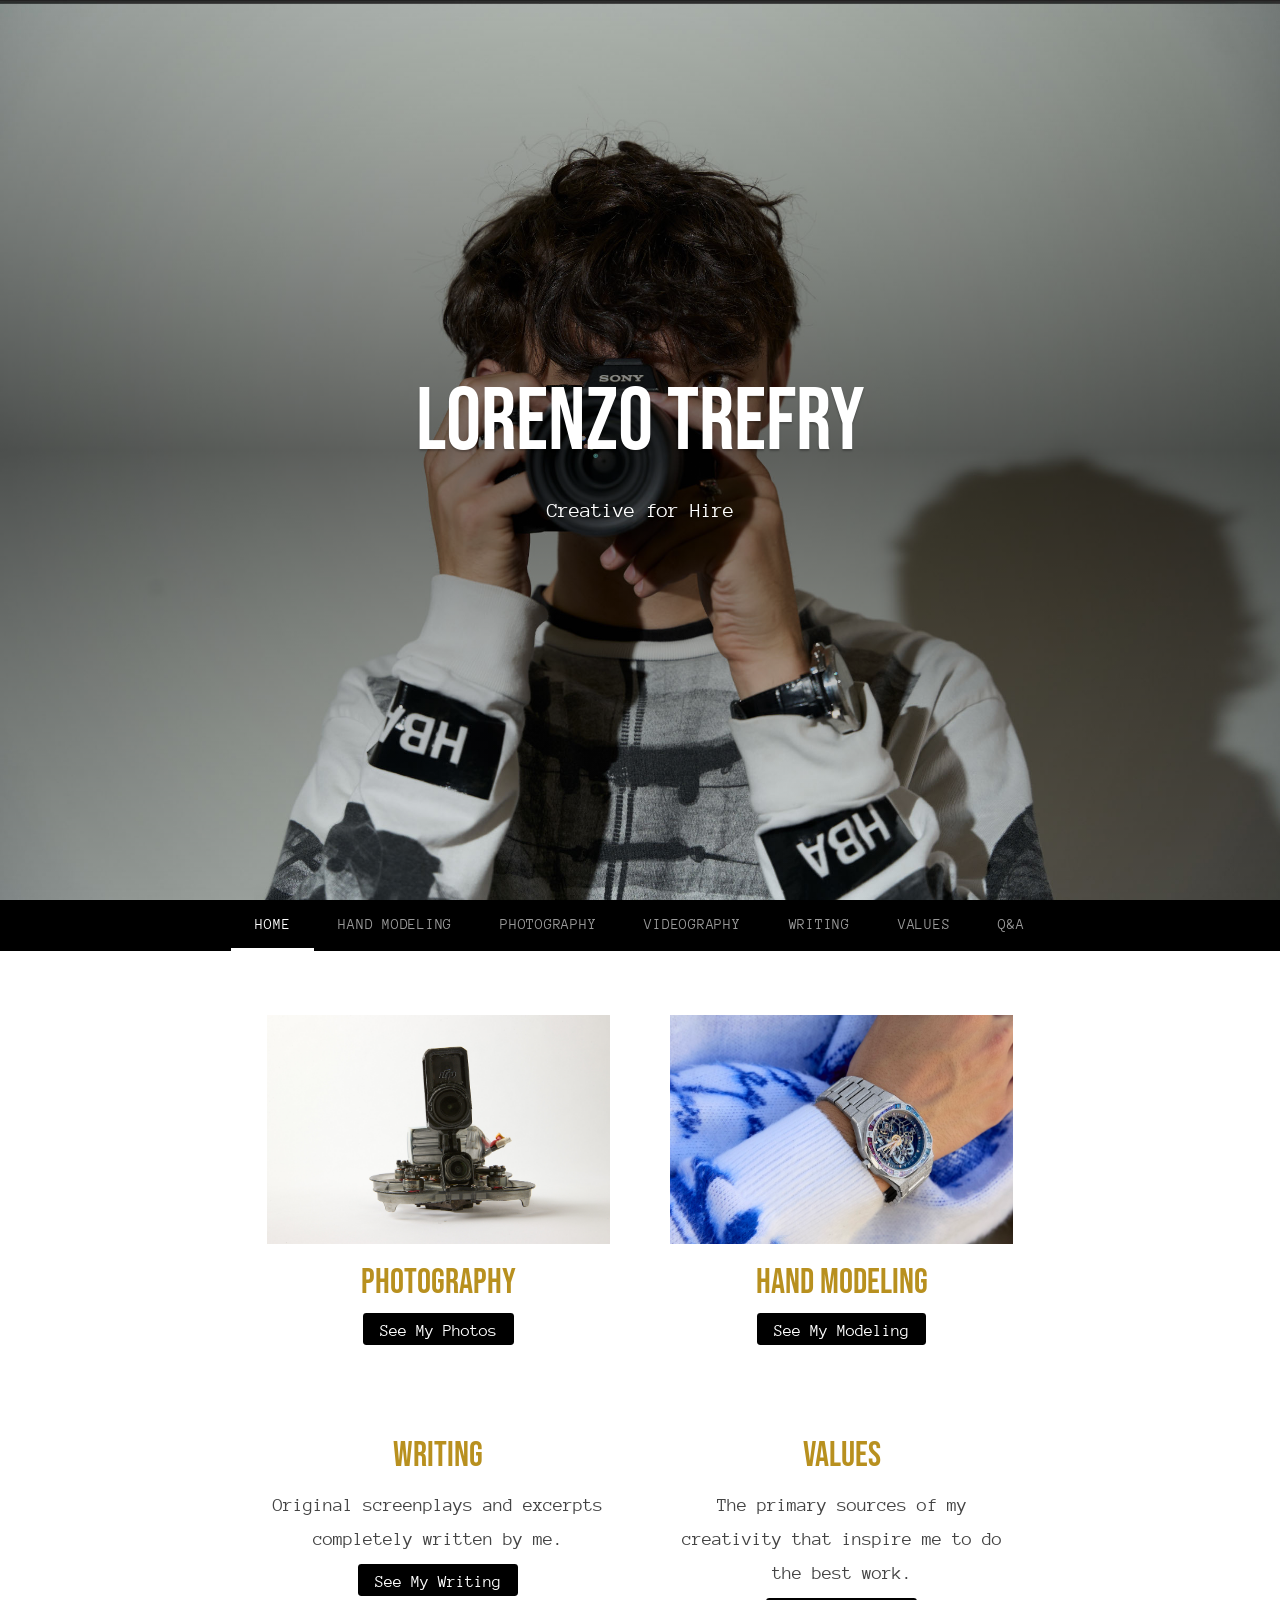
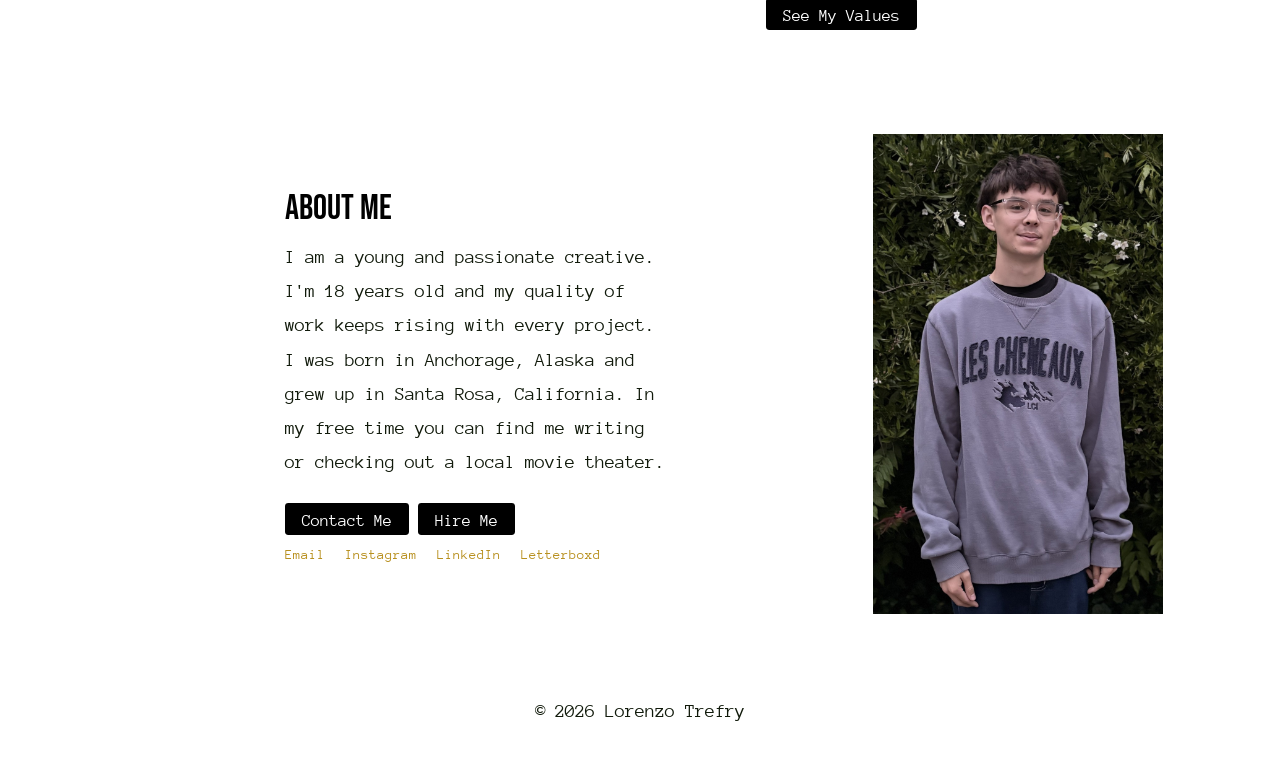
==== commit 1766be10: "Add LinkedIn/Letterboxd links, point Hire Me to LinkedIn, remove Those Moments excerpt Co-Authored-B" ====
--- a/index.html
+++ b/index.html
@@ -70,10 +70,12 @@
         <h3>About Me</h3>
         <p>I am a young and passionate creative. I'm 18 years old and my quality of work keeps rising with every project. I was born in Anchorage, Alaska and grew up in Santa Rosa, California. In my free time you can find me writing or checking out a local movie theater.</p>
         <a class="link-button" href="mailto:trefrylorenzo@gmail.com">Contact Me</a>
-        <a class="link-button" href="mailto:trefrylorenzo@gmail.com?subject=Hire%20Lorenzo">Hire Me</a>
+        <a class="link-button" href="https://www.linkedin.com/in/lorenzo-trefry-15a253431/" target="_blank" rel="noopener">Hire Me</a>
         <div class="social-links">
           <a href="mailto:trefrylorenzo@gmail.com">Email</a>
           <a href="https://www.instagram.com/itzz.zo_/" target="_blank" rel="noopener">Instagram</a>
+          <a href="https://www.linkedin.com/in/lorenzo-trefry-15a253431/" target="_blank" rel="noopener">LinkedIn</a>
+          <a href="https://letterboxd.com/zo_023/" target="_blank" rel="noopener">Letterboxd</a>
         </div>
       </div>
     </section>
--- a/style.css
+++ b/style.css
@@ -886,6 +886,10 @@
   text-decoration: underline;
 }
 
+.scroll-spacer {
+  height: 15vh;
+}
+
 /* ---------- Footer ---------- */
 
 footer {
